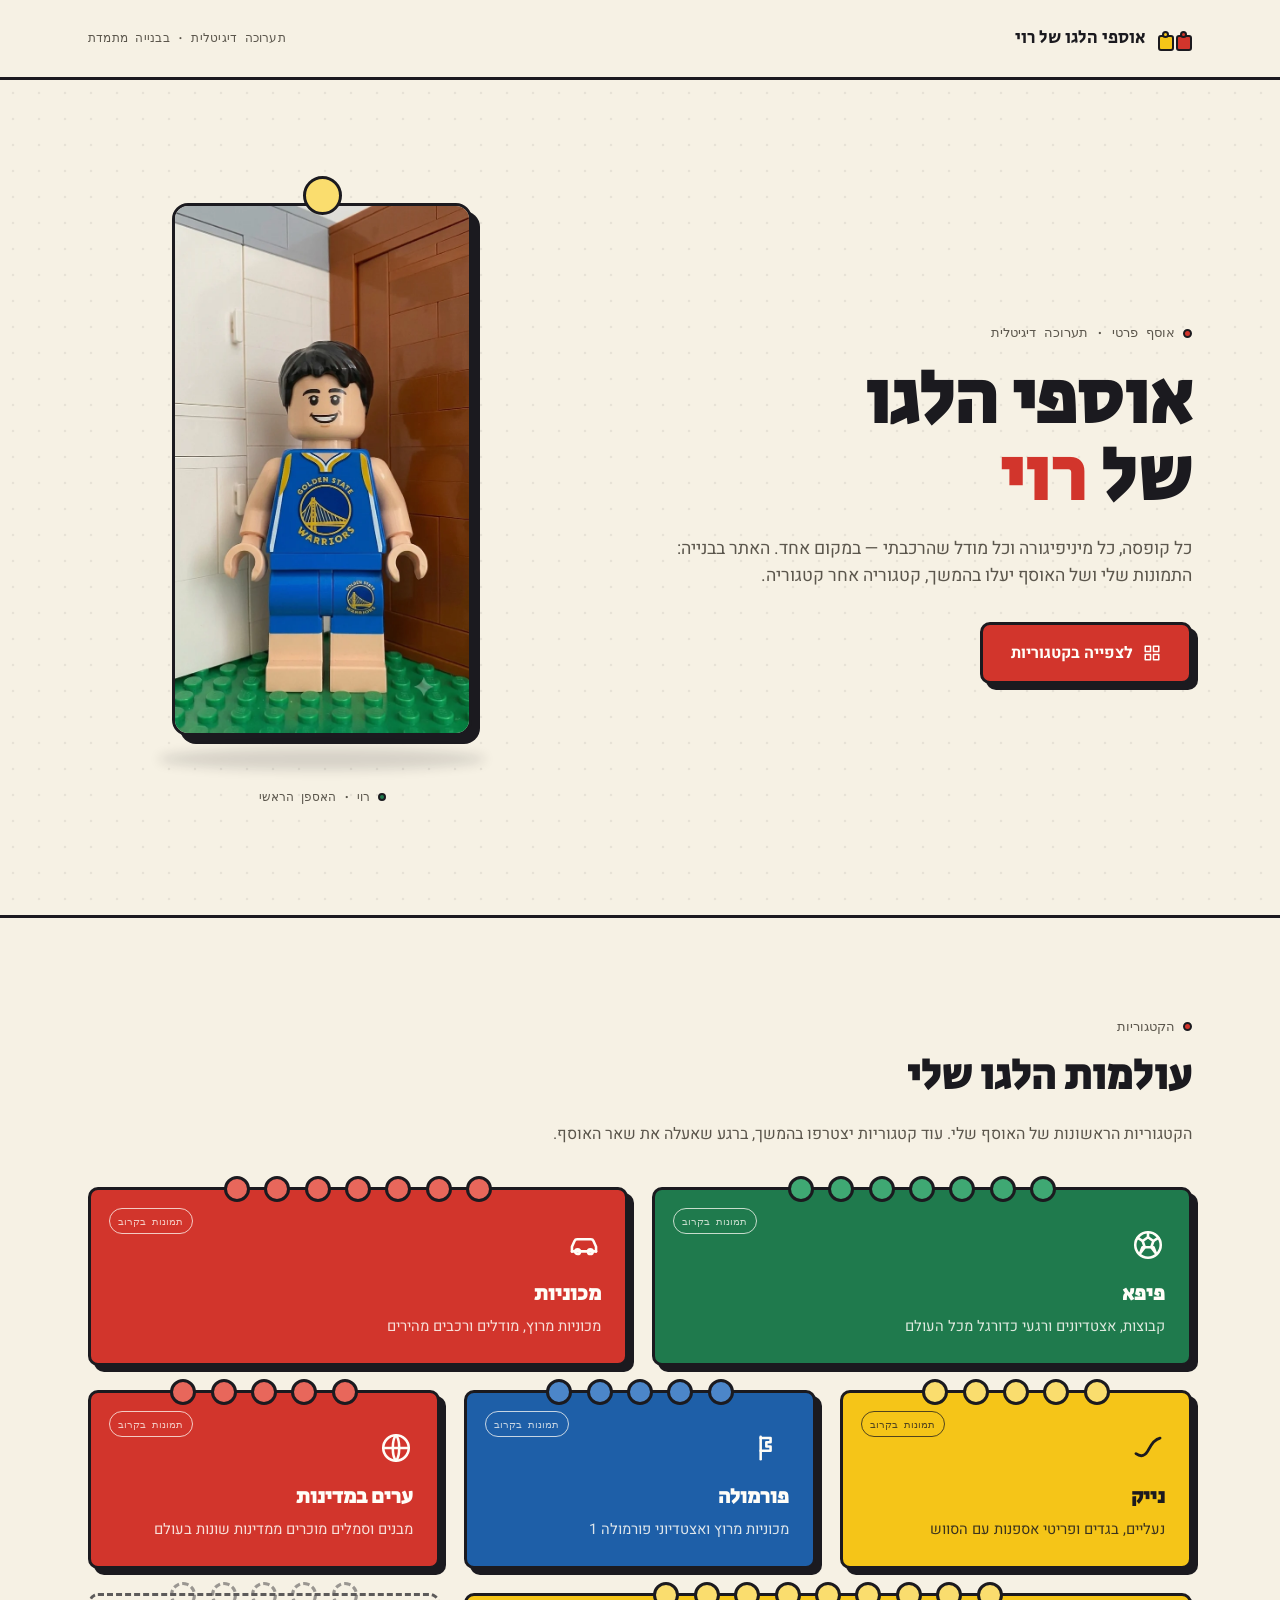
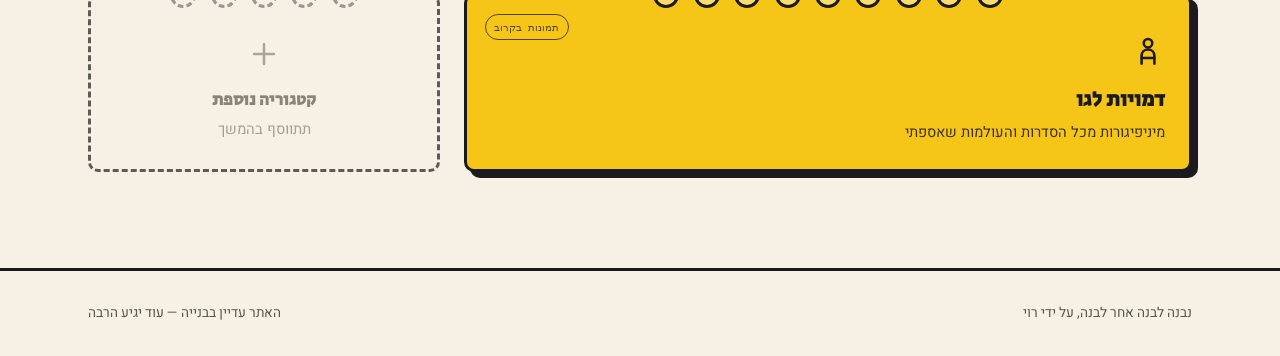
==== index.html @ 75890c65 "Build real site code from the LEGO collection sketch Turns the design sketch into an actual deployab" ====
<!DOCTYPE html>
<html lang="he" dir="rtl">
<head>
<meta charset="UTF-8">
<meta name="viewport" content="width=device-width, initial-scale=1.0">
<title>אתר אוספי הלגו של רוי</title>
<meta name="description" content="תערוכה דיגיטלית של אוסף הלגו האישי של רוי — פיפא, מכוניות, נייק, פורמולה, ערים במדינות ודמויות לגו.">
<link rel="icon" href="data:image/svg+xml,%3Csvg xmlns='http://www.w3.org/2000/svg' viewBox='0 0 24 24'%3E%3Crect x='2' y='9' width='20' height='11' rx='2' fill='%23D2352C'/%3E%3Ccircle cx='7' cy='7' r='2.6' fill='%23D2352C'/%3E%3Ccircle cx='17' cy='7' r='2.6' fill='%23D2352C'/%3E%3C/svg%3E">
<link rel="stylesheet" href="assets/css/style.css">
</head>
<body>
<div class="page">

  <header class="site-header">
    <div class="wrap">
      <div class="brand">
        <span class="brand-mark" aria-hidden="true"><span><i></i></span><span><i></i></span></span>
        אוספי הלגו של רוי
      </div>
      <div class="header-note">תערוכה דיגיטלית · בבנייה מתמדת</div>
    </div>
  </header>

  <section class="hero">
    <div class="wrap">
      <div class="hero-copy">
        <p class="eyebrow">אוסף פרטי · תערוכה דיגיטלית</p>
        <h1><span>אוספי הלגו</span><br><span>של <em>רוי</em></span></h1>
        <p class="lead">כל קופסה, כל מיניפיגורה וכל מודל שהרכבתי — במקום אחד. האתר בבנייה: התמונות שלי ושל האוסף יעלו בהמשך, קטגוריה אחר קטגוריה.</p>
        <div class="cta-row">
          <a class="btn" href="#categories">
            <svg viewBox="0 0 24 24" fill="none" stroke="currentColor" stroke-width="2" stroke-linecap="round" stroke-linejoin="round"><rect x="3" y="3" width="7" height="7"></rect><rect x="14" y="3" width="7" height="7"></rect><rect x="3" y="14" width="7" height="7"></rect><rect x="14" y="14" width="7" height="7"></rect></svg>
            לצפייה בקטגוריות
          </a>
        </div>
      </div>
      <div class="figure-stage">
        <div class="figure-frame">
          <div class="figure-stud"></div>
          <div class="figure-photo">
            <img src="assets/images/roy-minifig.webp" alt="רוי בתור דמות לגו, עם חולצת גולדן סטייט ווריורס, עומד על משטח בסיס ירוק">
          </div>
        </div>
        <div class="figure-shadow"></div>
        <p class="figure-tag">רוי · האספן הראשי</p>
      </div>
    </div>
  </section>

  <section class="categories" id="categories">
    <div class="wrap">
      <div class="section-head">
        <p class="eyebrow">הקטגוריות</p>
        <h2>עולמות הלגו שלי</h2>
        <p>הקטגוריות הראשונות של האוסף שלי. עוד קטגוריות יצטרפו בהמשך, ברגע שאעלה את שאר האוסף.</p>
      </div>

      <div class="brick-grid">

        <button class="brick brick--green col-6 reveal" data-cat="פיפא">
          <span class="badge">תמונות בקרוב</span>
          <span class="studs"><i></i><i></i><i></i><i></i><i></i><i></i><i></i></span>
          <svg class="icon" viewBox="0 0 24 24" fill="none" stroke="currentColor" stroke-width="1.8" stroke-linecap="round" stroke-linejoin="round"><circle cx="12" cy="12" r="9"></circle><path d="M12 6.5 15.8 9.2 14.3 13.6H9.7L8.2 9.2Z"></path><path d="M12 3v3.5M4.8 7l3.4 2.2M19.2 7l-3.4 2.2M6.4 18l1.7-4.4M17.6 18l-1.7-4.4M9.7 13.6 6.4 18M14.3 13.6 17.6 18"></path></svg>
          <h3>פיפא</h3>
          <p>קבוצות, אצטדיונים ורגעי כדורגל מכל העולם</p>
        </button>

        <button class="brick brick--red col-6 reveal" data-cat="מכוניות">
          <span class="badge">תמונות בקרוב</span>
          <span class="studs"><i></i><i></i><i></i><i></i><i></i><i></i><i></i></span>
          <svg class="icon" viewBox="0 0 24 24" fill="none" stroke="currentColor" stroke-width="1.8" stroke-linecap="round" stroke-linejoin="round"><path d="M3.5 16.5v-3.2l1.8-4.1a2 2 0 0 1 1.85-1.2h9.7a2 2 0 0 1 1.85 1.2l1.8 4.1v3.2"></path><path d="M3.5 16.5h17"></path><circle cx="7.5" cy="16.7" r="1.7"></circle><circle cx="16.5" cy="16.7" r="1.7"></circle></svg>
          <h3>מכוניות</h3>
          <p>מכוניות מרוץ, מודלים ורכבים מהירים</p>
        </button>

        <button class="brick brick--yellow col-4 reveal" data-cat="נייק">
          <span class="badge">תמונות בקרוב</span>
          <span class="studs"><i></i><i></i><i></i><i></i><i></i></span>
          <svg class="icon" viewBox="0 0 24 24" fill="none" stroke="currentColor" stroke-width="2" stroke-linecap="round" stroke-linejoin="round"><path d="M3.5 16 Q9 20 12.5 13 T20.5 5"></path></svg>
          <h3>נייק</h3>
          <p>נעליים, בגדים ופריטי אספנות עם הסווש</p>
        </button>

        <button class="brick brick--blue col-4 reveal" data-cat="פורמולה">
          <span class="badge">תמונות בקרוב</span>
          <span class="studs"><i></i><i></i><i></i><i></i><i></i></span>
          <svg class="icon" viewBox="0 0 24 24" fill="none" stroke="currentColor" stroke-width="1.8" stroke-linecap="round" stroke-linejoin="round"><path d="M4 4v16"></path><path d="M4 5h7v3H8v3h3v3H4"></path></svg>
          <h3>פורמולה</h3>
          <p>מכוניות מרוץ ואצטדיוני פורמולה 1</p>
        </button>

        <button class="brick brick--red col-4 reveal" data-cat="ערים במדינות">
          <span class="badge">תמונות בקרוב</span>
          <span class="studs"><i></i><i></i><i></i><i></i><i></i></span>
          <svg class="icon" viewBox="0 0 24 24" fill="none" stroke="currentColor" stroke-width="1.8" stroke-linecap="round" stroke-linejoin="round"><circle cx="12" cy="12" r="9"></circle><path d="M3 12h18"></path><path d="M12 3C9 6 9 18 12 21"></path><path d="M12 3c3 3 3 15 0 18"></path></svg>
          <h3>ערים במדינות</h3>
          <p>מבנים וסמלים מוכרים ממדינות שונות בעולם</p>
        </button>

        <button class="brick brick--yellow col-8 reveal" data-cat="דמויות לגו">
          <span class="badge">תמונות בקרוב</span>
          <span class="studs"><i></i><i></i><i></i><i></i><i></i><i></i><i></i><i></i><i></i></span>
          <svg class="icon" viewBox="0 0 24 24" fill="none" stroke="currentColor" stroke-width="1.8" stroke-linecap="round" stroke-linejoin="round"><circle cx="12" cy="6.5" r="3"></circle><path d="M7.5 21v-5.5C7.5 12.5 9.5 11 12 11s4.5 1.5 4.5 4.5V21"></path><line x1="7.5" y1="17" x2="16.5" y2="17"></line></svg>
          <h3>דמויות לגו</h3>
          <p>מיניפיגורות מכל הסדרות והעולמות שאספתי</p>
        </button>

        <div class="brick brick--ghost col-4 reveal">
          <span class="studs"><i></i><i></i><i></i><i></i><i></i></span>
          <svg class="icon" viewBox="0 0 24 24" fill="none" stroke="currentColor" stroke-width="1.8" stroke-linecap="round"><line x1="12" y1="5" x2="12" y2="19"></line><line x1="5" y1="12" x2="19" y2="12"></line></svg>
          <h3>קטגוריה נוספת</h3>
          <p>תתווסף בהמשך</p>
        </div>

      </div>
    </div>
  </section>

  <footer class="site-footer">
    <div class="wrap">
      <span>נבנה לבנה אחר לבנה, על ידי רוי</span>
      <span>האתר עדיין בבנייה — עוד יגיע הרבה</span>
    </div>
  </footer>

  <div class="toast" role="status" aria-live="polite"></div>
</div>
<script src="assets/js/main.js"></script>
</body>
</html>
---- assets/css/style.css ----
@font-face{
  font-family:'Heebo';
  font-weight:100 900;
  font-style:normal;
  src:url('../fonts/heebo-hebrew.woff2') format('woff2');
  unicode-range:U+0590-05FF,U+200C-2010,U+20AA,U+25CC,U+FB1D-FB4F;
  font-display:swap;
}
@font-face{
  font-family:'Heebo';
  font-weight:100 900;
  font-style:normal;
  src:url('../fonts/heebo-latin.woff2') format('woff2');
  unicode-range:U+0000-00FF,U+2000-206F,U+20AC,U+2122;
  font-display:swap;
}
@font-face{
  font-family:'Secular One';
  font-weight:400;
  font-style:normal;
  src:url('../fonts/secular-one-hebrew.woff2') format('woff2');
  unicode-range:U+0590-05FF,U+200C-2010,U+20AA,U+25CC,U+FB1D-FB4F;
  font-display:swap;
}
@font-face{
  font-family:'Secular One';
  font-weight:400;
  font-style:normal;
  src:url('../fonts/secular-one-latin.woff2') format('woff2');
  unicode-range:U+0000-00FF,U+2000-206F,U+20AC,U+2122;
  font-display:swap;
}
@font-face{
  font-family:'JetBrains Mono';
  font-weight:500;
  font-style:normal;
  src:url('../fonts/jetbrains-mono.woff2') format('woff2');
  unicode-range:U+0000-00FF,U+2000-206F;
  font-display:swap;
}
:root{
    --red:#D2352C;      --red-light:#E8675B;
    --yellow:#F5C518;   --yellow-light:#FADD6E;
    --green:#1F7A4D;    --green-light:#3FA873;
    --blue:#1E5FA8;     --blue-light:#4C86C9;
    --plate:#F6F1E4;    --plate-raised:#EEE6D2;
    --white:#FFFDF7;
    --text:#1B1A1F;     --muted:#5B564C;
    --line:#1B1A1F;
    --on-color:#FFFDF7; --on-yellow:#1B1A1F;
    --font-display:'Secular One','Segoe UI',sans-serif;
    --font-body:'Heebo','Segoe UI',sans-serif;
    --font-mono:'JetBrains Mono',ui-monospace,monospace;
    --dot: rgba(27,26,31,.07);
  }
  @media (prefers-color-scheme: dark){
    :root{
      --plate:#14171C; --plate-raised:#1B1F26; --white:#1F242B;
      --text:#F2EFE6; --muted:#B7AFA0;
      --line:#EDEAE2;
      --red:#FF6A5C; --red-light:#FF8C81;
      --yellow:#FFD34D; --yellow-light:#FFE08A;
      --green:#33B675; --green-light:#57CB90;
      --blue:#5B9CE0; --blue-light:#7FB4EA;
      --on-color:#14171C; --on-yellow:#1B1A1F;
      --dot: rgba(237,234,226,.08);
    }
  }
  :root[data-theme="dark"]{
    --plate:#14171C; --plate-raised:#1B1F26; --white:#1F242B;
    --text:#F2EFE6; --muted:#B7AFA0;
    --line:#EDEAE2;
    --red:#FF6A5C; --red-light:#FF8C81;
    --yellow:#FFD34D; --yellow-light:#FFE08A;
    --green:#33B675; --green-light:#57CB90;
    --blue:#5B9CE0; --blue-light:#7FB4EA;
    --on-color:#14171C; --on-yellow:#1B1A1F;
    --dot: rgba(237,234,226,.08);
  }
  :root[data-theme="light"]{
    --plate:#F6F1E4; --plate-raised:#EEE6D2; --white:#FFFDF7;
    --text:#1B1A1F; --muted:#5B564C;
    --line:#1B1A1F;
    --red:#D2352C; --red-light:#E8675B;
    --yellow:#F5C518; --yellow-light:#FADD6E;
    --green:#1F7A4D; --green-light:#3FA873;
    --blue:#1E5FA8; --blue-light:#4C86C9;
    --on-color:#FFFDF7; --on-yellow:#1B1A1F;
    --dot: rgba(27,26,31,.07);
  }

  *,*::before,*::after{ box-sizing:border-box; }
  html,body{ margin:0; padding:0; }
  body{ background:var(--plate); }
  img,svg{ display:block; max-width:100%; }
  button{ font:inherit; }
  a{ color:inherit; }

  .page{
    font-family:var(--font-body);
    color:var(--text);
    background:var(--plate);
    line-height:1.55;
    overflow-x:hidden;
  }

  .wrap{
    max-width:1200px;
    margin-inline:auto;
    padding-inline:clamp(1.25rem,4vw,3rem);
  }

  /* ---------- header ---------- */
  .site-header{
    padding-block:1.5rem;
  }
  .site-header .wrap{
    display:flex;
    align-items:center;
    justify-content:space-between;
    gap:1rem;
  }
  .brand{
    display:flex;
    align-items:center;
    gap:.75rem;
    font-family:var(--font-display);
    font-size:1.15rem;
  }
  .brand-mark{
    width:34px; height:26px;
    position:relative;
    flex:none;
  }
  .brand-mark span{
    position:absolute;
    inset-inline-start:0; inset-block-end:0;
    width:16px; height:16px;
    background:var(--red);
    border:2.5px solid var(--line);
    border-radius:3px;
  }
  .brand-mark span:nth-child(2){ inset-inline-start:18px; background:var(--yellow); }
  .brand-mark i{
    position:absolute; top:-6px;
    width:7px; height:7px;
    background:inherit;
    border:2.5px solid var(--line);
    border-radius:50%;
  }
  .brand-mark span:nth-child(1) i{ inset-inline-start:3px; }
  .brand-mark span:nth-child(2) i{ inset-inline-start:3px; }

  .header-note{
    font-family:var(--font-mono);
    font-size:.72rem;
    color:var(--muted);
    letter-spacing:.02em;
    white-space:nowrap;
  }

  /* ---------- hero ---------- */
  .hero{
    position:relative;
    background-image:radial-gradient(var(--dot) 1.4px, transparent 1.6px);
    background-size:26px 26px;
    border-block:3px solid var(--line);
  }
  .hero .wrap{
    display:grid;
    grid-template-columns:1.1fr .9fr;
    gap:clamp(2rem,5vw,4rem);
    align-items:center;
    padding-block:clamp(3rem,8vw,6rem);
  }
  .eyebrow{
    display:inline-flex;
    align-items:center;
    gap:.5rem;
    font-family:var(--font-mono);
    font-size:.8rem;
    color:var(--muted);
    margin-block-end:1.25rem;
  }
  .eyebrow::before{
    content:"";
    width:9px; height:9px;
    border-radius:50%;
    background:var(--red);
    border:2px solid var(--line);
  }
  .hero h1{
    font-family:var(--font-display);
    font-size:clamp(2.5rem,6vw,4.6rem);
    line-height:1.05;
    margin:0 0 1.1rem;
    text-wrap:balance;
  }
  .hero h1 em{
    font-style:normal;
    color:var(--red);
  }
  .hero p.lead{
    font-size:1.1rem;
    color:var(--muted);
    max-width:38rem;
    margin:0 0 2rem;
  }
  .cta-row{ display:flex; align-items:center; gap:1rem; flex-wrap:wrap; }

  .btn{
    display:inline-flex;
    align-items:center;
    gap:.6rem;
    padding:1rem 1.75rem;
    border:3px solid var(--line);
    border-radius:10px;
    background:var(--red);
    color:var(--on-color);
    font-weight:700;
    font-size:1rem;
    box-shadow:6px 6px 0 var(--line);
    cursor:pointer;
    transition:transform .12s ease, box-shadow .12s ease;
    text-decoration:none;
  }
  .btn:hover{ transform:translate(2px,2px); box-shadow:3px 3px 0 var(--line); }
  .btn:active{ transform:translate(5px,5px); box-shadow:0 0 0 var(--line); }
  .btn:focus-visible{ outline:3px solid var(--blue); outline-offset:3px; }
  .btn svg{ width:18px; height:18px; }

  /* ---------- hero figure (photo) ---------- */
  .figure-stage{
    display:flex;
    flex-direction:column;
    align-items:center;
    position:relative;
  }
  .figure-shadow{
    width:70%;
    height:22px;
    background:var(--line);
    opacity:.14;
    border-radius:50%;
    filter:blur(6px);
    margin-block-start:.75rem;
  }
  .figure-frame{
    position:relative;
    width:min(300px,72vw);
  }
  .figure-stud{
    width:13%;
    aspect-ratio:1;
    margin-inline:auto;
    background:var(--yellow-light);
    border:3px solid var(--line);
    border-radius:50%;
    position:relative;
    z-index:2;
  }
  .figure-photo{
    border:3px solid var(--line);
    border-radius:16px;
    box-shadow:8px 8px 0 var(--line);
    aspect-ratio:680/1209;
    margin-block-start:-4%;
    overflow:hidden;
    background:var(--plate-raised);
  }
  .figure-photo img{
    width:100%;
    height:100%;
    object-fit:cover;
    object-position:50% 12%;
  }
  .figure-tag{
    display:inline-flex;
    align-items:center;
    gap:.5rem;
    margin-block-start:1.1rem;
    font-family:var(--font-mono);
    font-size:.78rem;
    color:var(--muted);
  }
  .figure-tag::before{
    content:"";
    width:8px; height:8px;
    border-radius:50%;
    background:var(--green);
    border:2px solid var(--line);
  }

  /* load-in motion */
  .figure-frame,.hero h1 span,.hero p.lead,.hero .cta-row,.eyebrow{
    opacity:0;
    animation:rise .6s cubic-bezier(.2,.8,.2,1) forwards;
  }
  .eyebrow{ animation-delay:.05s; }
  .hero h1 span:nth-of-type(1){ animation-delay:.15s; }
  .hero h1 span:nth-of-type(2){ animation-delay:.28s; }
  .hero p.lead{ animation-delay:.4s; }
  .hero .cta-row{ animation-delay:.52s; }
  .figure-frame{ animation:drop .7s cubic-bezier(.34,1.4,.4,1) forwards; animation-delay:.1s; }

  @keyframes rise{ from{ opacity:0; transform:translateY(14px);} to{ opacity:1; transform:translateY(0);} }
  @keyframes drop{ from{ opacity:0; transform:translateY(-40px);} 70%{ opacity:1; } to{ opacity:1; transform:translateY(0);} }

  /* ---------- categories ---------- */
  .categories{ padding-block:clamp(3.5rem,8vw,6rem); }
  .section-head{ max-width:40rem; margin-block-end:2.5rem; }
  .section-head h2{
    font-family:var(--font-display);
    font-size:clamp(1.8rem,3.4vw,2.6rem);
    margin:.4rem 0 .75rem;
    text-wrap:balance;
  }
  .section-head p{ color:var(--muted); margin:0; }

  .brick-grid{
    display:grid;
    grid-template-columns:repeat(12,1fr);
    gap:1.5rem;
  }
  .brick{
    grid-column:span 12;
    position:relative;
    border:3px solid var(--line);
    border-radius:10px;
    padding:2.4rem 1.5rem 1.5rem;
    box-shadow:6px 6px 0 var(--line);
    cursor:pointer;
    text-align:start;
    font-family:var(--font-body);
    transition:transform .12s ease, box-shadow .12s ease;
    opacity:0;
    transform:translateY(18px) scale(.97);
  }
  .brick.is-visible{
    animation:settle .5s cubic-bezier(.2,.8,.2,1) forwards;
  }
  @keyframes settle{ to{ opacity:1; transform:translateY(0) scale(1); } }

  .brick:hover,.brick:focus-visible{ transform:translate(2px,2px); box-shadow:3px 3px 0 var(--line); }
  .brick:active{ transform:translate(5px,5px); box-shadow:0 0 0 var(--line); }
  .brick:focus-visible{ outline:3px solid var(--line); outline-offset:4px; }

  .brick--red{ background:var(--red); color:var(--on-color); }
  .brick--green{ background:var(--green); color:var(--on-color); }
  .brick--blue{ background:var(--blue); color:var(--on-color); }
  .brick--yellow{ background:var(--yellow); color:var(--on-yellow); }

  .brick .studs{
    position:absolute;
    inset-inline:0;
    top:-14px;
    display:flex;
    justify-content:center;
    gap:.9rem;
  }
  .brick .studs i{
    width:26px; height:26px;
    border-radius:50%;
    border:3px solid var(--line);
  }
  .brick--red .studs i{ background:var(--red-light); }
  .brick--green .studs i{ background:var(--green-light); }
  .brick--blue .studs i{ background:var(--blue-light); }
  .brick--yellow .studs i{ background:var(--yellow-light); }

  .brick .icon{ width:34px; height:34px; margin-block-end:1rem; }
  .brick h3{
    font-family:var(--font-display);
    font-size:1.3rem;
    margin:0 0 .35rem;
  }
  .brick p{ margin:0; font-size:.92rem; opacity:.85; }
  .brick .badge{
    position:absolute;
    top:1.1rem;
    inset-inline-end:1.1rem;
    font-family:var(--font-mono);
    font-size:.65rem;
    padding:.25rem .55rem;
    border:1.5px solid currentColor;
    border-radius:999px;
    opacity:.75;
  }

  .brick--ghost{
    background:transparent;
    border:3px dashed var(--line);
    box-shadow:none;
    color:var(--muted);
    cursor:default;
    display:flex;
    flex-direction:column;
    align-items:center;
    text-align:center;
    justify-content:center;
    min-height:11rem;
  }
  .brick--ghost.is-visible{ animation:settle-ghost .5s cubic-bezier(.2,.8,.2,1) forwards; }
  @keyframes settle-ghost{ to{ opacity:.7; transform:translateY(0) scale(1); } }
  .brick--ghost:hover,.brick--ghost:active{ transform:none; box-shadow:none; }
  .brick--ghost .studs i{ border-style:dashed; background:transparent; opacity:.6; }
  .brick--ghost .icon{ margin-inline:auto; opacity:.7; }
  .brick--ghost h3{ font-size:1.05rem; }
  .brick--ghost p{ opacity:.75; }

  .col-5{ grid-column:span 5; }
  .col-7{ grid-column:span 7; }
  .col-4{ grid-column:span 4; }
  .col-6{ grid-column:span 6; }
  .col-3{ grid-column:span 3; }
  .col-8{ grid-column:span 8; }

  @media (max-width:900px){
    .hero .wrap{ grid-template-columns:1fr; }
    .figure-stage{ order:-1; }
    .col-5,.col-7,.col-4,.col-6,.col-3,.col-8{ grid-column:span 6; }
  }
  @media (max-width:640px){
    .col-5,.col-7,.col-4,.col-6,.col-3,.col-8{ grid-column:span 12; }
  }

  /* ---------- footer ---------- */
  .site-footer{
    border-block-start:3px solid var(--line);
    padding-block:2rem;
  }
  .site-footer .wrap{
    display:flex;
    align-items:center;
    justify-content:space-between;
    gap:1rem;
    flex-wrap:wrap;
    font-size:.85rem;
    color:var(--muted);
  }

  /* ---------- toast ---------- */
  .toast{
    position:fixed;
    inset-block-end:1.5rem;
    inset-inline-start:50%;
    transform:translate(-50%,20px);
    background:var(--line);
    color:var(--plate);
    padding:.85rem 1.5rem;
    border-radius:10px;
    font-size:.9rem;
    opacity:0;
    pointer-events:none;
    transition:opacity .25s ease, transform .25s ease;
    z-index:50;
    max-width:min(90vw,26rem);
    text-align:center;
  }
  .toast.show{ opacity:1; transform:translate(-50%,0); pointer-events:auto; }

  @media (prefers-reduced-motion:reduce){
    *{ animation:none !important; transition:none !important; }
    .figure-frame,.hero h1 span,.hero p.lead,.hero .cta-row,.eyebrow,.brick{ opacity:1; transform:none; }
  }
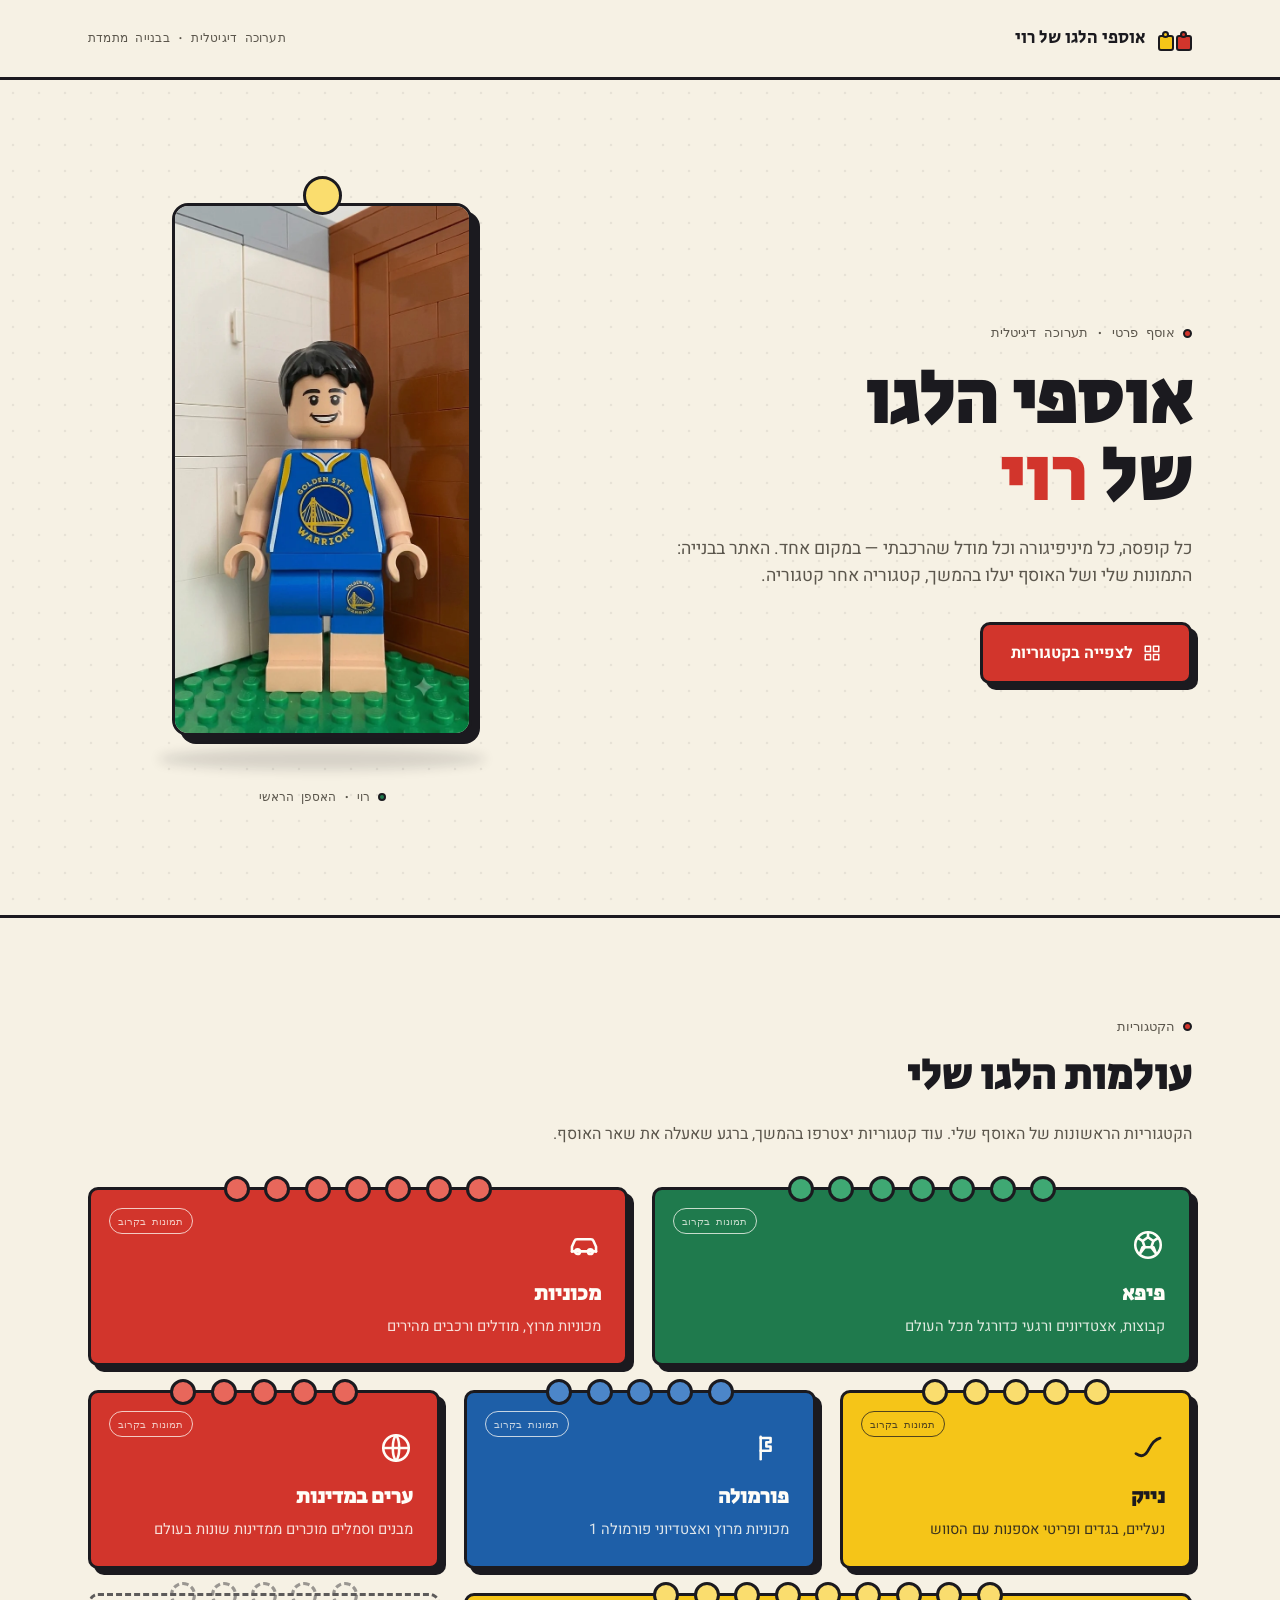
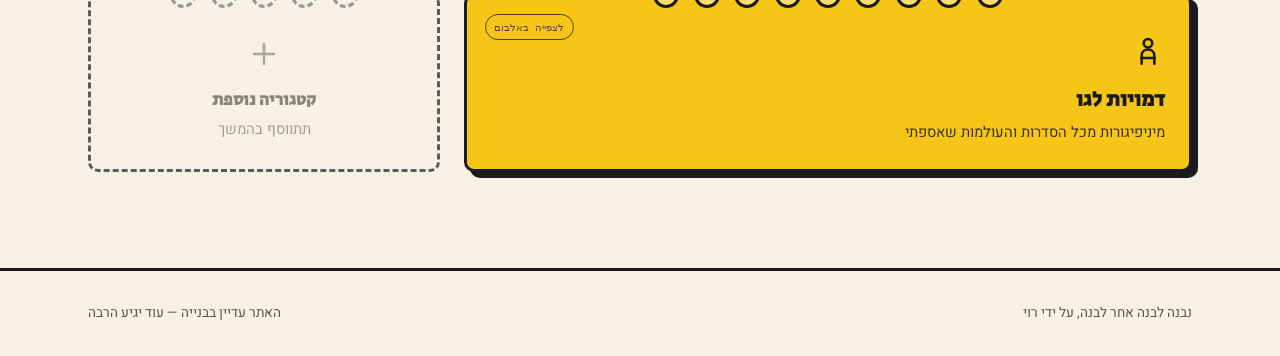
==== commit 223a3873: "Add photo album for the דמויות לגו category Wires the uploaded minifigure photo (images/minifigures/" ====
--- a/index.html
+++ b/index.html
@@ -97,13 +97,13 @@
           <p>מבנים וסמלים מוכרים ממדינות שונות בעולם</p>
         </button>
 
-        <button class="brick brick--yellow col-8 reveal" data-cat="דמויות לגו">
-          <span class="badge">תמונות בקרוב</span>
+        <a class="brick brick--yellow col-8 reveal" href="categories/minifigures.html">
+          <span class="badge">לצפייה באלבום</span>
           <span class="studs"><i></i><i></i><i></i><i></i><i></i><i></i><i></i><i></i><i></i></span>
           <svg class="icon" viewBox="0 0 24 24" fill="none" stroke="currentColor" stroke-width="1.8" stroke-linecap="round" stroke-linejoin="round"><circle cx="12" cy="6.5" r="3"></circle><path d="M7.5 21v-5.5C7.5 12.5 9.5 11 12 11s4.5 1.5 4.5 4.5V21"></path><line x1="7.5" y1="17" x2="16.5" y2="17"></line></svg>
           <h3>דמויות לגו</h3>
           <p>מיניפיגורות מכל הסדרות והעולמות שאספתי</p>
-        </button>
+        </a>
 
         <div class="brick brick--ghost col-4 reveal">
           <span class="studs"><i></i><i></i><i></i><i></i><i></i></span>
--- a/assets/css/style.css
+++ b/assets/css/style.css
@@ -126,6 +126,7 @@
     gap:.75rem;
     font-family:var(--font-display);
     font-size:1.15rem;
+    text-decoration:none;
   }
   .brand-mark{
     width:34px; height:26px;
@@ -323,6 +324,7 @@
     gap:1.5rem;
   }
   .brick{
+    display:block;
     grid-column:span 12;
     position:relative;
     border:3px solid var(--line);
@@ -331,6 +333,7 @@
     box-shadow:6px 6px 0 var(--line);
     cursor:pointer;
     text-align:start;
+    text-decoration:none;
     font-family:var(--font-body);
     transition:transform .12s ease, box-shadow .12s ease;
     opacity:0;
@@ -463,3 +466,58 @@
     *{ animation:none !important; transition:none !important; }
     .figure-frame,.hero h1 span,.hero p.lead,.hero .cta-row,.eyebrow,.brick{ opacity:1; transform:none; }
   }
+
+  /* ---------- album pages ---------- */
+  .back-link{
+    display:inline-flex;
+    align-items:center;
+    gap:.5rem;
+    font-family:var(--font-body);
+    font-size:.9rem;
+    color:var(--muted);
+    text-decoration:none;
+    margin-block-end:1.5rem;
+    transition:color .15s ease;
+  }
+  .back-link:hover{ color:var(--text); }
+  .back-link svg{ width:16px; height:16px; transform:scaleX(-1); }
+
+  .album{ padding-block:clamp(2.5rem,6vw,4rem); }
+  .album h1{
+    font-family:var(--font-display);
+    font-size:clamp(2rem,4vw,3rem);
+    margin:.4rem 0 .75rem;
+    text-wrap:balance;
+  }
+  .album .lead{
+    color:var(--muted);
+    max-width:38rem;
+    margin:0 0 2.5rem;
+  }
+
+  .gallery{
+    display:grid;
+    grid-template-columns:repeat(auto-fill,minmax(220px,1fr));
+    gap:1.5rem;
+  }
+  .gallery-item{
+    margin:0;
+    border:3px solid var(--line);
+    border-radius:14px;
+    box-shadow:6px 6px 0 var(--line);
+    overflow:hidden;
+    background:var(--plate-raised);
+  }
+  .gallery-item img{
+    display:block;
+    width:100%;
+    aspect-ratio:3/4;
+    object-fit:cover;
+  }
+  .gallery-empty{
+    border:3px dashed var(--line);
+    border-radius:14px;
+    padding:3rem 1.5rem;
+    text-align:center;
+    color:var(--muted);
+  }
